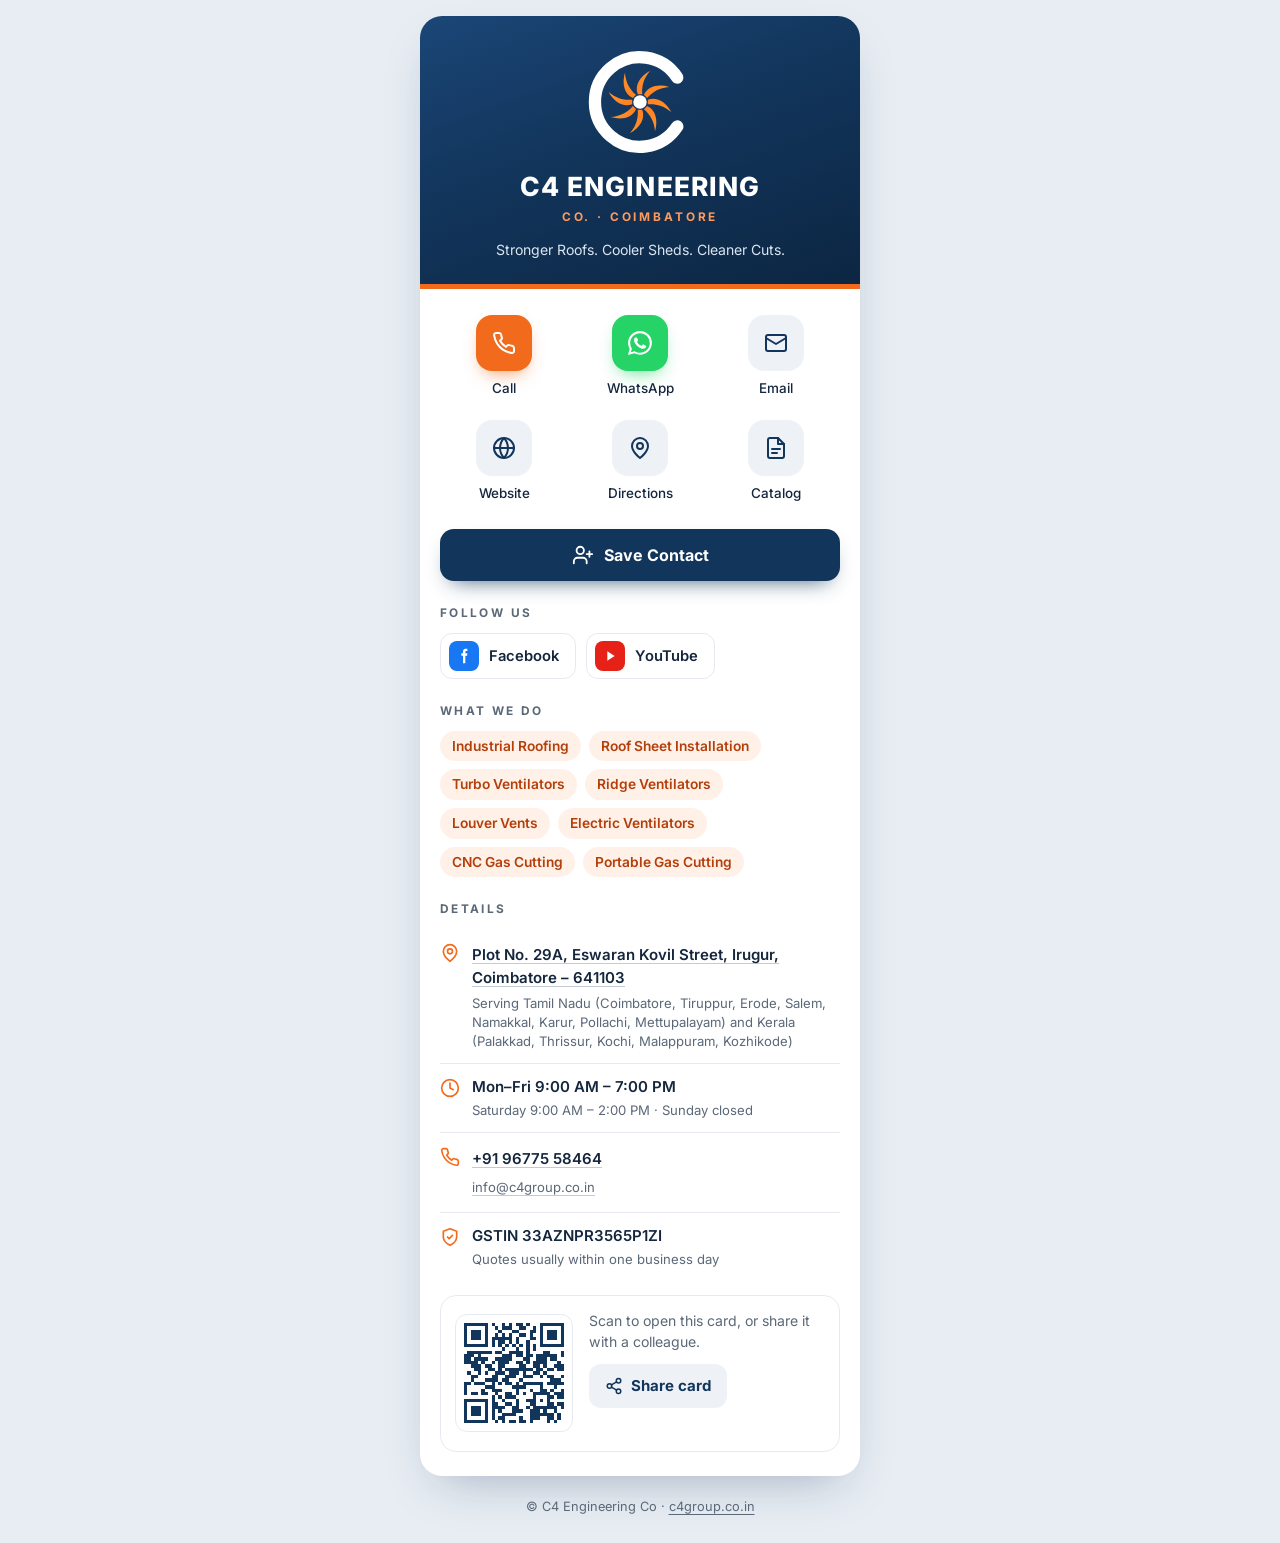
==== card/index.html @ 64539c7f "Add digital visiting card at /card Mobile-first contact card: call, WhatsApp, email, website, direct" ====
<!doctype html>
<html lang="en">
<head>
<meta charset="utf-8">
<meta name="viewport" content="width=device-width, initial-scale=1, viewport-fit=cover">
<meta http-equiv="Content-Security-Policy" content="default-src 'self'; script-src 'self' 'unsafe-inline'; style-src 'self' 'unsafe-inline'; font-src 'self'; img-src 'self' data:; connect-src 'none'; object-src 'none'; base-uri 'self'; form-action 'none'">
<meta name="referrer" content="strict-origin-when-cross-origin">
<title>C4 Engineering Co | Digital Visiting Card</title>
<meta name="description" content="Digital visiting card of C4 Engineering Co, Coimbatore: call, WhatsApp, save contact, directions and catalog for roofing, roof ventilators and gas cutting machines.">
<link rel="canonical" href="https://c4group.co.in/card/">
<meta name="theme-color" content="#12355b">
<meta property="og:type" content="profile">
<meta property="og:site_name" content="C4 Engineering Co">
<meta property="og:title" content="C4 Engineering Co | Digital Visiting Card">
<meta property="og:description" content="Roofing, roof ventilation and gas cutting machines in Coimbatore, Tamil Nadu and Kerala. Tap to call, WhatsApp or save our contact.">
<meta property="og:url" content="https://c4group.co.in/card/">
<meta property="og:image" content="https://c4group.co.in/images/logo-512.png">
<meta property="og:image:width" content="512">
<meta property="og:image:height" content="512">
<meta name="twitter:card" content="summary">
<link rel="icon" href="../favicon.svg" type="image/svg+xml">
<link rel="icon" href="../favicon-48.png" sizes="48x48" type="image/png">
<link rel="apple-touch-icon" href="../apple-touch-icon.png">
<link rel="preload" href="../fonts/inter-latin-var.woff2" as="font" type="font/woff2" crossorigin>
<style>
@font-face{font-family:"Inter";src:url(../fonts/inter-latin-var.woff2) format("woff2");font-weight:100 900;font-style:normal;font-display:swap}
@font-face{font-family:"Inter Fallback";src:local("Arial");size-adjust:106.5%}
:root{
  --navy:#12355b;--navy-2:#0c2643;--orange:#f26b1d;--orange-text:#b43f0a;--peach:#fff1e8;
  --ink:#14263d;--muted:#5b6878;--line:#e6eaf0;--tile:#eef2f7;--page:#e8edf3;--card:#fff;
  --wa:#25d366;--radius:22px;
}
*,*::before,*::after{box-sizing:border-box}
html{-webkit-text-size-adjust:100%}
body{margin:0;min-height:100vh;background:var(--page);color:var(--ink);font-family:"Inter","Inter Fallback",system-ui,-apple-system,"Segoe UI",Roboto,sans-serif;font-size:15px;line-height:1.5;-webkit-font-smoothing:antialiased;padding:16px 16px calc(24px + env(safe-area-inset-bottom))}
a{color:inherit;text-decoration:none}
:focus-visible{outline:3px solid var(--orange);outline-offset:3px;border-radius:10px}
.card{max-width:440px;margin:0 auto;background:var(--card);border-radius:var(--radius);overflow:hidden;box-shadow:0 20px 50px -20px rgba(18,53,91,.35)}

/* Header */
.head{position:relative;padding:30px 20px 24px;text-align:center;color:#fff;background:linear-gradient(160deg,#1b4677 0%,var(--navy) 45%,var(--navy-2) 100%);border-bottom:5px solid var(--orange)}
.mark{width:112px;height:112px;display:block;margin:0 auto 14px}
.vanes{transform-box:view-box;transform-origin:50% 50%;animation:spin 9s linear infinite}
@keyframes spin{to{transform:rotate(360deg)}}
h1{margin:0;font-size:1.65rem;font-weight:800;letter-spacing:.04em;line-height:1.1;text-transform:uppercase}
.tag{margin:8px 0 0;font-size:.74rem;font-weight:700;letter-spacing:.24em;color:#ff9a5c;text-transform:uppercase}
.motto{margin:12px 0 0;font-size:.88rem;color:#dbe5f1;text-wrap:balance}

.body{padding:22px 20px 24px}

/* Quick actions */
.actions{display:grid;grid-template-columns:repeat(3,1fr);gap:14px 8px;list-style:none;margin:0;padding:0}
.act{display:flex;flex-direction:column;align-items:center;gap:7px;font-size:.84rem;font-weight:500;color:var(--ink);padding:4px 0;border-radius:14px}
.ico{width:56px;height:56px;border-radius:16px;display:grid;place-items:center;background:var(--tile);color:var(--navy);transition:transform .15s}
.act:active .ico{transform:scale(.94)}
.ico svg{width:24px;height:24px}
.ico.call{background:var(--orange);color:#fff;box-shadow:0 8px 18px -8px rgba(242,107,29,.8)}
.ico.wa{background:var(--wa);color:#fff;box-shadow:0 8px 18px -8px rgba(37,211,102,.8)}

.save{display:flex;align-items:center;justify-content:center;gap:10px;width:100%;min-height:52px;margin:22px 0 4px;border-radius:14px;background:var(--navy);color:#fff;font-weight:700;font-size:1rem;box-shadow:0 10px 22px -12px rgba(18,53,91,.9)}
.save svg{width:22px;height:22px}
.save:active{background:var(--navy-2)}

h2{margin:24px 0 10px;font-size:.74rem;font-weight:700;letter-spacing:.2em;text-transform:uppercase;color:var(--muted)}

.social{display:flex;flex-wrap:wrap;gap:10px}
.soc{display:inline-flex;align-items:center;gap:10px;min-height:46px;padding:7px 16px 7px 8px;border:1px solid var(--line);border-radius:12px;font-weight:600;font-size:.92rem}
.soc i{width:30px;height:30px;border-radius:8px;display:grid;place-items:center;color:#fff}
.soc svg{width:16px;height:16px}
.fb i{background:#1877f2}.yt i{background:#e62117}

.chips{display:flex;flex-wrap:wrap;gap:8px;list-style:none;margin:0;padding:0}
.chips li{padding:5px 12px;border-radius:999px;background:var(--peach);color:var(--orange-text);font-size:.86rem;font-weight:600}

.details{list-style:none;margin:0;padding:0}
.details li{display:flex;gap:12px;padding:12px 0;border-bottom:1px solid var(--line)}
.details li:last-child{border-bottom:0}
.details svg{flex:none;width:20px;height:20px;margin-top:2px;color:var(--orange)}
.details b{display:block;font-weight:600}
.details small{display:block;color:var(--muted);font-size:.82rem;line-height:1.45;margin-top:2px}
.details a,.foot a{display:inline-block;padding:3px 0;text-decoration:underline;text-decoration-color:rgba(18,53,91,.25);text-underline-offset:3px}

.share{display:flex;gap:16px;align-items:center;margin-top:14px;padding:14px;border:1px solid var(--line);border-radius:16px}
.qr{flex:none;width:118px;height:118px;padding:8px;border-radius:12px;background:#fff;border:1px solid var(--line)}
.qr svg{display:block;width:100%;height:100%}
.share p{margin:0 0 12px;color:var(--muted);font-size:.88rem}
.share-btn{display:inline-flex;align-items:center;gap:8px;min-height:44px;padding:0 16px;border:0;border-radius:12px;background:var(--tile);color:var(--navy);font:inherit;font-weight:700;cursor:pointer}
.share-btn svg{width:18px;height:18px}
.toast{min-height:1.2em;margin:8px 0 0;font-size:.8rem;color:var(--muted)}

.foot{max-width:440px;margin:18px auto 0;text-align:center;font-size:.8rem;color:var(--muted)}
.foot a{text-decoration:underline;text-underline-offset:3px}

@media(max-width:340px){.ico{width:50px;height:50px}.share{flex-direction:column;text-align:center}}
@media(prefers-reduced-motion:reduce){.vanes{animation:none}.ico{transition:none}}
</style>
</head>
<body>
<main class="card">
  <header class="head">
    <svg class="mark" viewBox="0 0 100 100" role="img" aria-label="C4 Engineering Co logo">
      <defs>
        <linearGradient id="fl" x1="22" y1="78" x2="78" y2="22" gradientUnits="userSpaceOnUse"><stop offset="0" stop-color="#ff5a14"/><stop offset="1" stop-color="#ff9f2e"/></linearGradient>
        <path id="v" d="M48 43C45 35 50 27 59 22C53 29 51.5 36 52 43Z"/>
      </defs>
      <path d="M83.3 28.2A40 40 0 1 0 83.3 71.8" fill="none" stroke="#fff" stroke-width="11" stroke-linecap="round"/>
      <g class="vanes" fill="url(#fl)"><use href="#v"/><use href="#v" transform="rotate(45 50 50)"/><use href="#v" transform="rotate(90 50 50)"/><use href="#v" transform="rotate(135 50 50)"/><use href="#v" transform="rotate(180 50 50)"/><use href="#v" transform="rotate(225 50 50)"/><use href="#v" transform="rotate(270 50 50)"/><use href="#v" transform="rotate(315 50 50)"/></g>
      <circle cx="50" cy="50" r="6" fill="#fff"/>
    </svg>
    <h1>C4 Engineering</h1>
    <p class="tag">Co. · Coimbatore</p>
    <p class="motto">Stronger Roofs. Cooler Sheds. Cleaner Cuts.</p>
  </header>

  <div class="body">
    <ul class="actions">
      <li><a class="act" href="tel:+919677558464"><span class="ico call"><svg viewBox="0 0 24 24" fill="none" stroke="currentColor" stroke-width="2" stroke-linecap="round" stroke-linejoin="round" aria-hidden="true"><path d="M22 16.9v3a2 2 0 0 1-2.2 2 19.8 19.8 0 0 1-8.6-3.1 19.5 19.5 0 0 1-6-6A19.8 19.8 0 0 1 2.1 4.2 2 2 0 0 1 4.1 2h3a2 2 0 0 1 2 1.7c.1.9.4 1.8.7 2.7a2 2 0 0 1-.5 2.1L8 9.8a16 16 0 0 0 6 6l1.3-1.3a2 2 0 0 1 2.1-.4c.9.3 1.8.6 2.7.7a2 2 0 0 1 1.7 2z"/></svg></span>Call</a></li>
      <li><a class="act" href="https://wa.me/919677558464?text=Hello%20C4%20Engineering%2C%20I%27d%20like%20a%20quote." target="_blank" rel="noopener"><span class="ico wa"><svg viewBox="0 0 24 24" fill="currentColor" aria-hidden="true"><path d="M17.5 14.4c-.3-.1-1.8-.9-2-1-.3-.1-.5-.1-.7.1-.2.3-.8 1-.9 1.2-.2.2-.3.2-.6.1-.3-.1-1.3-.5-2.4-1.5-.9-.8-1.5-1.8-1.7-2.1-.2-.3 0-.5.1-.6l.4-.5c.2-.2.2-.3.3-.5.1-.2 0-.4 0-.5l-.9-2.2c-.2-.6-.5-.5-.7-.5h-.6c-.2 0-.5.1-.8.4-.3.3-1 1-1 2.5s1.1 2.9 1.2 3.1c.1.2 2.1 3.2 5.1 4.5 2.5 1 3 .8 3.6.7.6-.1 1.8-.7 2-1.4.3-.7.3-1.3.2-1.4-.1-.2-.3-.3-.6-.4zM12 21.8c-1.8 0-3.5-.5-5-1.4l-.4-.2-3.7 1 1-3.6-.2-.4A9.8 9.8 0 0 1 2.2 12C2.2 6.6 6.6 2.2 12 2.2c2.6 0 5.1 1 6.9 2.9a9.7 9.7 0 0 1 2.9 6.9c0 5.4-4.4 9.8-9.8 9.8zM20.5 3.5A11.8 11.8 0 0 0 12 0C5.4 0 .1 5.3.1 11.9c0 2.1.6 4.1 1.6 5.9L0 24l6.3-1.7c1.7.9 3.7 1.4 5.7 1.4 6.6 0 11.9-5.3 11.9-11.9 0-3.2-1.2-6.2-3.4-8.3z"/></svg></span>WhatsApp</a></li>
      <li><a class="act" href="mailto:info@c4group.co.in?subject=Quote%20request"><span class="ico"><svg viewBox="0 0 24 24" fill="none" stroke="currentColor" stroke-width="2" stroke-linecap="round" stroke-linejoin="round" aria-hidden="true"><rect x="2" y="4" width="20" height="16" rx="2"/><path d="m22 7-10 6L2 7"/></svg></span>Email</a></li>
      <li><a class="act" href="https://c4group.co.in/"><span class="ico"><svg viewBox="0 0 24 24" fill="none" stroke="currentColor" stroke-width="2" stroke-linecap="round" stroke-linejoin="round" aria-hidden="true"><circle cx="12" cy="12" r="10"/><path d="M2 12h20"/><path d="M12 2a15.3 15.3 0 0 1 4 10 15.3 15.3 0 0 1-4 10 15.3 15.3 0 0 1-4-10 15.3 15.3 0 0 1 4-10z"/></svg></span>Website</a></li>
      <li><a class="act" href="https://maps.app.goo.gl/HStCFHHKTVJuSprA6" target="_blank" rel="noopener"><span class="ico"><svg viewBox="0 0 24 24" fill="none" stroke="currentColor" stroke-width="2" stroke-linecap="round" stroke-linejoin="round" aria-hidden="true"><path d="M20 10c0 6-8 12-8 12S4 16 4 10a8 8 0 0 1 16 0z"/><circle cx="12" cy="10" r="3"/></svg></span>Directions</a></li>
      <li><a class="act" href="../catalog.pdf" target="_blank" rel="noopener"><span class="ico"><svg viewBox="0 0 24 24" fill="none" stroke="currentColor" stroke-width="2" stroke-linecap="round" stroke-linejoin="round" aria-hidden="true"><path d="M14 2H6a2 2 0 0 0-2 2v16a2 2 0 0 0 2 2h12a2 2 0 0 0 2-2V8z"/><path d="M14 2v6h6"/><path d="M8 13h8M8 17h5"/></svg></span>Catalog</a></li>
    </ul>

    <a class="save" href="c4-engineering.vcf" download="C4 Engineering Co.vcf"><svg viewBox="0 0 24 24" fill="none" stroke="currentColor" stroke-width="2" stroke-linecap="round" stroke-linejoin="round" aria-hidden="true"><path d="M16 21v-2a4 4 0 0 0-4-4H6a4 4 0 0 0-4 4v2"/><circle cx="9" cy="7" r="4"/><path d="M19 8v6M22 11h-6"/></svg>Save Contact</a>

    <h2>Follow Us</h2>
    <div class="social">
      <a class="soc fb" href="https://www.facebook.com/profile.php?id=100087350510761" target="_blank" rel="noopener"><i><svg viewBox="0 0 24 24" fill="currentColor" aria-hidden="true"><path d="M14 8V6c0-1 .5-1.5 1.5-1.5H17V1h-2.6C11.5 1 10.5 3 10.5 5.6V8H8v3.5h2.5V23H14V11.5h2.7L17 8z"/></svg></i>Facebook</a>
      <a class="soc yt" href="https://www.youtube.com/@C4EngineeringCo" target="_blank" rel="noopener"><i><svg viewBox="0 0 24 24" fill="currentColor" aria-hidden="true"><path d="M8 5v14l11-7z"/></svg></i>YouTube</a>
    </div>

    <h2>What We Do</h2>
    <ul class="chips">
      <li>Industrial Roofing</li><li>Roof Sheet Installation</li><li>Turbo Ventilators</li><li>Ridge Ventilators</li><li>Louver Vents</li><li>Electric Ventilators</li><li>CNC Gas Cutting</li><li>Portable Gas Cutting</li>
    </ul>

    <h2>Details</h2>
    <ul class="details">
      <li><svg viewBox="0 0 24 24" fill="none" stroke="currentColor" stroke-width="2" stroke-linecap="round" stroke-linejoin="round" aria-hidden="true"><path d="M20 10c0 6-8 12-8 12S4 16 4 10a8 8 0 0 1 16 0z"/><circle cx="12" cy="10" r="3"/></svg>
        <div><b><a href="https://maps.app.goo.gl/HStCFHHKTVJuSprA6" target="_blank" rel="noopener">Plot No. 29A, Eswaran Kovil Street, Irugur, Coimbatore – 641103</a></b>
        <small>Serving Tamil Nadu (Coimbatore, Tiruppur, Erode, Salem, Namakkal, Karur, Pollachi, Mettupalayam) and Kerala (Palakkad, Thrissur, Kochi, Malappuram, Kozhikode)</small></div></li>
      <li><svg viewBox="0 0 24 24" fill="none" stroke="currentColor" stroke-width="2" stroke-linecap="round" stroke-linejoin="round" aria-hidden="true"><circle cx="12" cy="12" r="10"/><path d="M12 6v6l4 2"/></svg>
        <div><b>Mon–Fri 9:00 AM – 7:00 PM</b><small>Saturday 9:00 AM – 2:00 PM · Sunday closed</small></div></li>
      <li><svg viewBox="0 0 24 24" fill="none" stroke="currentColor" stroke-width="2" stroke-linecap="round" stroke-linejoin="round" aria-hidden="true"><path d="M22 16.9v3a2 2 0 0 1-2.2 2 19.8 19.8 0 0 1-8.6-3.1 19.5 19.5 0 0 1-6-6A19.8 19.8 0 0 1 2.1 4.2 2 2 0 0 1 4.1 2h3a2 2 0 0 1 2 1.7c.1.9.4 1.8.7 2.7a2 2 0 0 1-.5 2.1L8 9.8a16 16 0 0 0 6 6l1.3-1.3a2 2 0 0 1 2.1-.4c.9.3 1.8.6 2.7.7a2 2 0 0 1 1.7 2z"/></svg>
        <div><b><a href="tel:+919677558464">+91 96775 58464</a></b><small><a href="mailto:info@c4group.co.in">info@c4group.co.in</a></small></div></li>
      <li><svg viewBox="0 0 24 24" fill="none" stroke="currentColor" stroke-width="2" stroke-linecap="round" stroke-linejoin="round" aria-hidden="true"><path d="M12 22s8-4 8-10V5l-8-3-8 3v7c0 6 8 10 8 10z"/><path d="m9 12 2 2 4-4"/></svg>
        <div><b>GSTIN 33AZNPR3565P1ZI</b><small>Quotes usually within one business day</small></div></li>
    </ul>

    <div class="share">
      <div class="qr" role="img" aria-label="QR code that opens this card: c4group.co.in/card"><svg viewBox="0 0 29 29" shape-rendering="crispEdges" aria-hidden="true"><path stroke="#12355b" d="M0 0.5h7m1 0h1m2 0h1m1 0h1m1 0h2m1 0h1m3 0h7m-29 1h1m5 0h1m2 0h1m1 0h3m2 0h2m2 0h1m1 0h1m5 0h1m-29 1h1m1 0h3m1 0h1m3 0h1m3 0h2m3 0h2m1 0h1m1 0h3m1 0h1m-29 1h1m1 0h3m1 0h1m2 0h1m1 0h1m1 0h1m2 0h2m1 0h1m2 0h1m1 0h3m1 0h1m-29 1h1m1 0h3m1 0h1m1 0h6m1 0h1m3 0h2m1 0h1m1 0h3m1 0h1m-29 1h1m5 0h1m1 0h1m1 0h2m1 0h1m1 0h1m2 0h1m3 0h1m5 0h1m-29 1h7m1 0h1m1 0h1m1 0h1m1 0h1m1 0h1m1 0h1m1 0h1m1 0h7m-18 1h1m3 0h1m2 0h1m1 0h1m-20 1h7m1 0h2m2 0h4m1 0h1m4 0h2m3 0h1m-29 1h3m1 0h1m6 0h3m1 0h2m1 0h2m1 0h6m1 0h1m-29 1h2m1 0h4m2 0h5m3 0h2m2 0h3m1 0h2m-27 1h4m1 0h1m2 0h1m1 0h3m2 0h2m1 0h1m1 0h4m3 0h1m-26 1h3m1 0h2m2 0h2m4 0h2m2 0h2m1 0h1m2 0h3m-26 1h2m2 0h2m1 0h1m1 0h8m1 0h2m1 0h2m1 0h2m-28 1h1m2 0h1m1 0h1m2 0h3m1 0h3m1 0h1m2 0h2m1 0h1m-22 1h2m4 0h2m2 0h3m2 0h3m2 0h1m1 0h2m2 0h1m-27 1h1m3 0h4m1 0h2m3 0h1m8 0h3m-28 1h2m1 0h3m2 0h1m1 0h1m1 0h2m1 0h1m1 0h6m1 0h5m-29 1h1m5 0h3m5 0h4m4 0h1m3 0h1m-27 1h1m4 0h1m2 0h3m4 0h1m3 0h1m2 0h2m1 0h1m2 0h1m-29 1h1m1 0h2m1 0h2m2 0h1m2 0h2m1 0h1m1 0h1m2 0h5m1 0h3m-21 1h1m1 0h1m1 0h3m5 0h1m3 0h2m1 0h2m-29 1h7m1 0h1m2 0h1m3 0h1m2 0h3m1 0h1m1 0h1m-25 1h1m5 0h1m1 0h2m2 0h2m1 0h1m3 0h2m3 0h2m1 0h2m-29 1h1m1 0h3m1 0h1m1 0h4m2 0h2m2 0h1m1 0h7m1 0h1m-29 1h1m1 0h3m1 0h1m1 0h1m1 0h1m3 0h3m2 0h3m1 0h1m2 0h1m-27 1h1m1 0h3m1 0h1m1 0h1m2 0h4m4 0h7m1 0h1m-28 1h1m5 0h1m1 0h1m1 0h2m4 0h1m2 0h3m2 0h2m1 0h1m-28 1h7m2 0h1m1 0h1m1 0h2m1 0h2m1 0h1m4 0h1m1 0h1"/></svg></div>
      <div>
        <p>Scan to open this card, or share it with a colleague.</p>
        <button class="share-btn" type="button" id="shareBtn"><svg viewBox="0 0 24 24" fill="none" stroke="currentColor" stroke-width="2" stroke-linecap="round" stroke-linejoin="round" aria-hidden="true"><circle cx="18" cy="5" r="3"/><circle cx="6" cy="12" r="3"/><circle cx="18" cy="19" r="3"/><path d="m8.6 13.5 6.8 4M15.4 6.5l-6.8 4"/></svg>Share card</button>
        <p class="toast" id="toast" role="status" aria-live="polite"></p>
      </div>
    </div>
  </div>
</main>
<p class="foot">© C4 Engineering Co · <a href="https://c4group.co.in/">c4group.co.in</a></p>

<script>
(function(){
  var url = "https://c4group.co.in/card/", btn = document.getElementById("shareBtn"), toast = document.getElementById("toast");
  function say(t){ toast.textContent = t; setTimeout(function(){ toast.textContent = ""; }, 3000); }
  btn.addEventListener("click", function(){
    var data = { title: "C4 Engineering Co", text: "C4 Engineering Co – roofing, roof ventilators and gas cutting machines, Coimbatore.", url: url };
    if (navigator.share) { navigator.share(data).catch(function(){}); return; }
    if (navigator.clipboard && window.isSecureContext) {
      navigator.clipboard.writeText(url).then(function(){ say("Link copied"); }, function(){ location.href = "https://wa.me/?text=" + encodeURIComponent(data.text + " " + url); });
    } else { location.href = "https://wa.me/?text=" + encodeURIComponent(data.text + " " + url); }
  });
})();
</script>
</body>
</html>
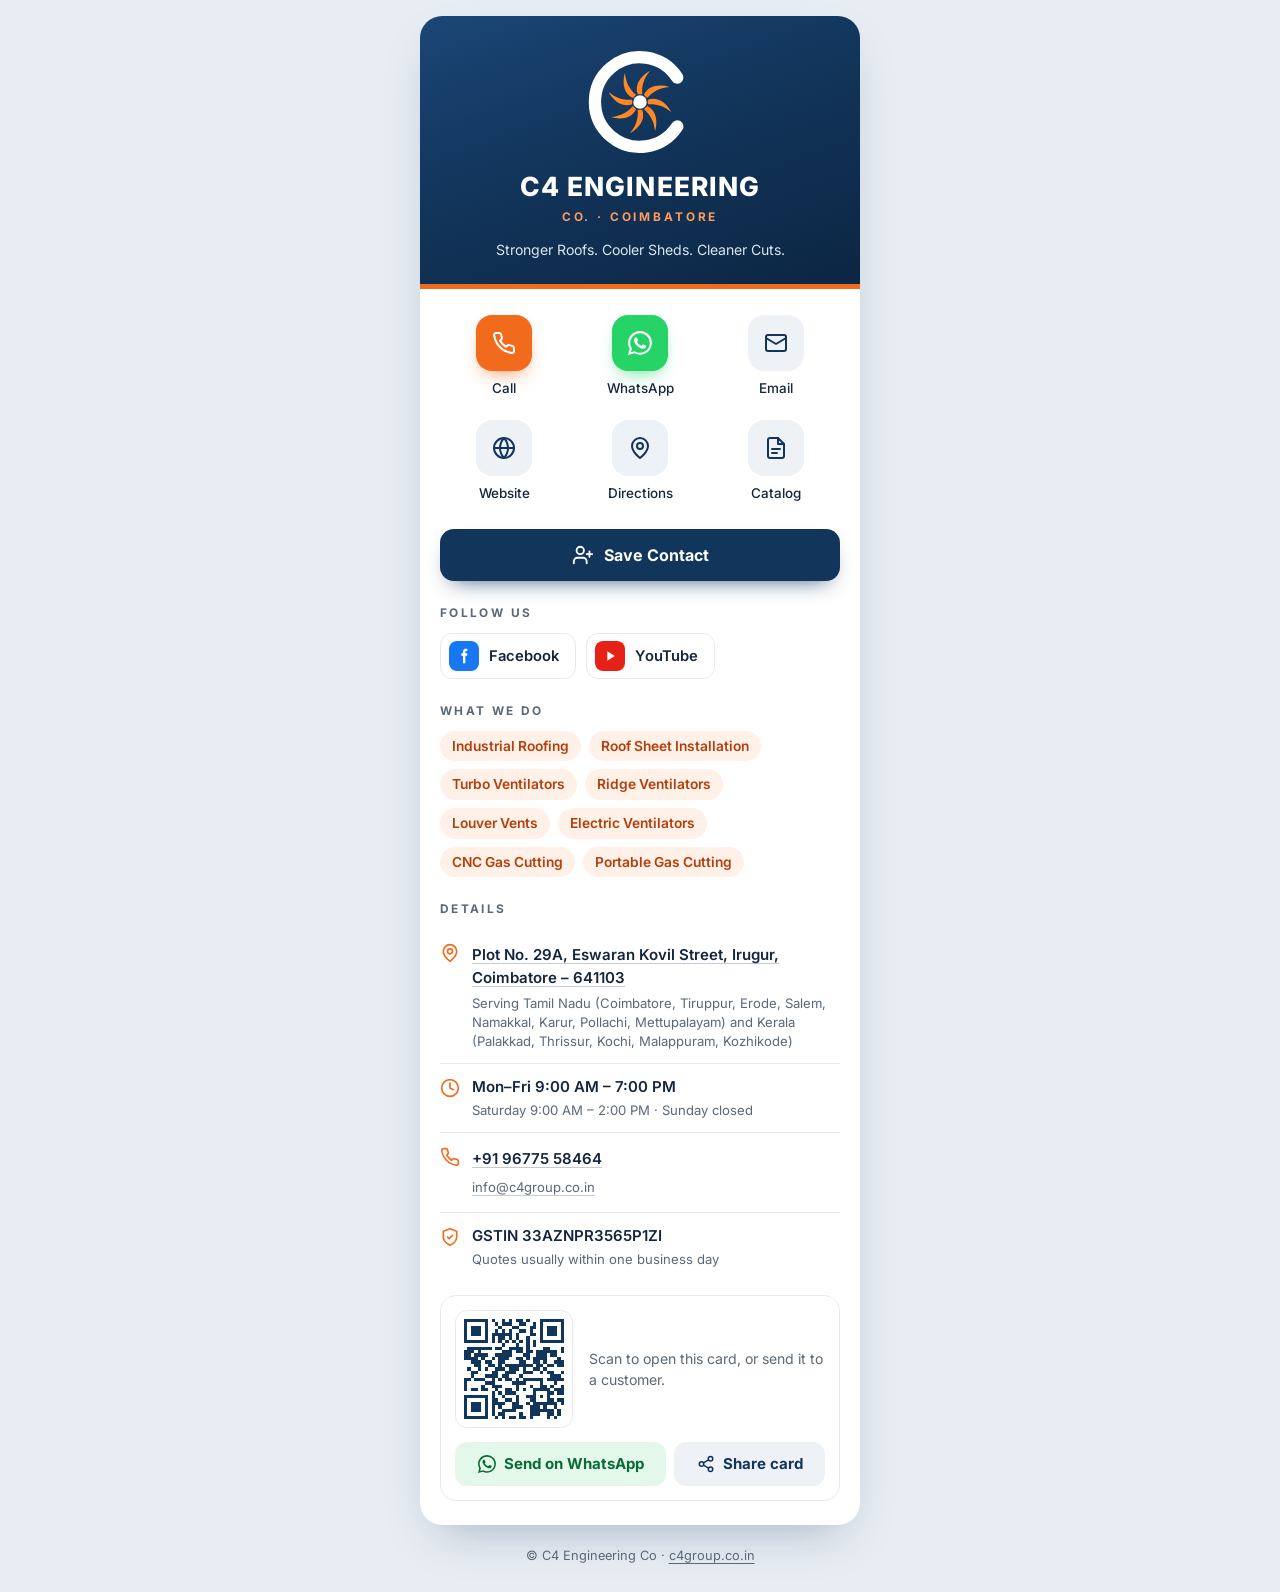
==== commit 5df9eded: "Add Digital Card footer link and WhatsApp send button on card Footer Quick Links now link to /card/." ====
--- a/card/index.html
+++ b/card/index.html
@@ -80,18 +80,23 @@
 .details small{display:block;color:var(--muted);font-size:.82rem;line-height:1.45;margin-top:2px}
 .details a,.foot a{display:inline-block;padding:3px 0;text-decoration:underline;text-decoration-color:rgba(18,53,91,.25);text-underline-offset:3px}
 
-.share{display:flex;gap:16px;align-items:center;margin-top:14px;padding:14px;border:1px solid var(--line);border-radius:16px}
+.share{display:flex;flex-wrap:wrap;gap:14px 16px;align-items:center;margin-top:14px;padding:14px;border:1px solid var(--line);border-radius:16px}
 .qr{flex:none;width:118px;height:118px;padding:8px;border-radius:12px;background:#fff;border:1px solid var(--line)}
 .qr svg{display:block;width:100%;height:100%}
-.share p{margin:0 0 12px;color:var(--muted);font-size:.88rem}
+.share p{margin:0;color:var(--muted);font-size:.88rem}
 .share-btn{display:inline-flex;align-items:center;gap:8px;min-height:44px;padding:0 16px;border:0;border-radius:12px;background:var(--tile);color:var(--navy);font:inherit;font-weight:700;cursor:pointer}
 .share-btn svg{width:18px;height:18px}
-.toast{min-height:1.2em;margin:8px 0 0;font-size:.8rem;color:var(--muted)}
+.share-actions{flex:1 1 100%;display:flex;flex-wrap:wrap;gap:8px}
+.share-actions .share-btn{flex:1 1 auto;justify-content:center;white-space:nowrap}
+.share > div:not(.qr):not(.share-actions){flex:1 1 110px}
+.share-btn.wa-send{background:#e3f7ea;color:#0b6b35}
+.toast:empty{display:none}
+.toast{flex:1 1 100%;margin:0;text-align:center;font-size:.8rem;color:var(--muted)}
 
 .foot{max-width:440px;margin:18px auto 0;text-align:center;font-size:.8rem;color:var(--muted)}
 .foot a{text-decoration:underline;text-underline-offset:3px}
 
-@media(max-width:340px){.ico{width:50px;height:50px}.share{flex-direction:column;text-align:center}}
+@media(max-width:340px){.ico{width:50px;height:50px}.share{flex-direction:column;text-align:center}.share > div:not(.qr):not(.share-actions),.share-actions{flex:none;width:100%}}
 @media(prefers-reduced-motion:reduce){.vanes{animation:none}.ico{transition:none}}
 </style>
 </head>
@@ -151,10 +156,13 @@
     <div class="share">
       <div class="qr" role="img" aria-label="QR code that opens this card: c4group.co.in/card"><svg viewBox="0 0 29 29" shape-rendering="crispEdges" aria-hidden="true"><path stroke="#12355b" d="M0 0.5h7m1 0h1m2 0h1m1 0h1m1 0h2m1 0h1m3 0h7m-29 1h1m5 0h1m2 0h1m1 0h3m2 0h2m2 0h1m1 0h1m5 0h1m-29 1h1m1 0h3m1 0h1m3 0h1m3 0h2m3 0h2m1 0h1m1 0h3m1 0h1m-29 1h1m1 0h3m1 0h1m2 0h1m1 0h1m1 0h1m2 0h2m1 0h1m2 0h1m1 0h3m1 0h1m-29 1h1m1 0h3m1 0h1m1 0h6m1 0h1m3 0h2m1 0h1m1 0h3m1 0h1m-29 1h1m5 0h1m1 0h1m1 0h2m1 0h1m1 0h1m2 0h1m3 0h1m5 0h1m-29 1h7m1 0h1m1 0h1m1 0h1m1 0h1m1 0h1m1 0h1m1 0h1m1 0h7m-18 1h1m3 0h1m2 0h1m1 0h1m-20 1h7m1 0h2m2 0h4m1 0h1m4 0h2m3 0h1m-29 1h3m1 0h1m6 0h3m1 0h2m1 0h2m1 0h6m1 0h1m-29 1h2m1 0h4m2 0h5m3 0h2m2 0h3m1 0h2m-27 1h4m1 0h1m2 0h1m1 0h3m2 0h2m1 0h1m1 0h4m3 0h1m-26 1h3m1 0h2m2 0h2m4 0h2m2 0h2m1 0h1m2 0h3m-26 1h2m2 0h2m1 0h1m1 0h8m1 0h2m1 0h2m1 0h2m-28 1h1m2 0h1m1 0h1m2 0h3m1 0h3m1 0h1m2 0h2m1 0h1m-22 1h2m4 0h2m2 0h3m2 0h3m2 0h1m1 0h2m2 0h1m-27 1h1m3 0h4m1 0h2m3 0h1m8 0h3m-28 1h2m1 0h3m2 0h1m1 0h1m1 0h2m1 0h1m1 0h6m1 0h5m-29 1h1m5 0h3m5 0h4m4 0h1m3 0h1m-27 1h1m4 0h1m2 0h3m4 0h1m3 0h1m2 0h2m1 0h1m2 0h1m-29 1h1m1 0h2m1 0h2m2 0h1m2 0h2m1 0h1m1 0h1m2 0h5m1 0h3m-21 1h1m1 0h1m1 0h3m5 0h1m3 0h2m1 0h2m-29 1h7m1 0h1m2 0h1m3 0h1m2 0h3m1 0h1m1 0h1m-25 1h1m5 0h1m1 0h2m2 0h2m1 0h1m3 0h2m3 0h2m1 0h2m-29 1h1m1 0h3m1 0h1m1 0h4m2 0h2m2 0h1m1 0h7m1 0h1m-29 1h1m1 0h3m1 0h1m1 0h1m1 0h1m3 0h3m2 0h3m1 0h1m2 0h1m-27 1h1m1 0h3m1 0h1m1 0h1m2 0h4m4 0h7m1 0h1m-28 1h1m5 0h1m1 0h1m1 0h2m4 0h1m2 0h3m2 0h2m1 0h1m-28 1h7m2 0h1m1 0h1m1 0h2m1 0h2m1 0h1m4 0h1m1 0h1"/></svg></div>
       <div>
-        <p>Scan to open this card, or share it with a colleague.</p>
+        <p>Scan to open this card, or send it to a customer.</p>
+      </div>
+      <div class="share-actions">
+        <a class="share-btn wa-send" href="https://wa.me/?text=Hi%2C%20here%E2%80%99s%20our%20digital%20visiting%20card.%20Save%20our%20contact%20and%20see%20our%20services%3A%20https%3A%2F%2Fc4group.co.in%2Fcard%2F" target="_blank" rel="noopener"><svg viewBox="0 0 24 24" fill="currentColor" aria-hidden="true"><path d="M17.5 14.4c-.3-.1-1.8-.9-2-1-.3-.1-.5-.1-.7.1-.2.3-.8 1-.9 1.2-.2.2-.3.2-.6.1-.3-.1-1.3-.5-2.4-1.5-.9-.8-1.5-1.8-1.7-2.1-.2-.3 0-.5.1-.6l.4-.5c.2-.2.2-.3.3-.5.1-.2 0-.4 0-.5l-.9-2.2c-.2-.6-.5-.5-.7-.5h-.6c-.2 0-.5.1-.8.4-.3.3-1 1-1 2.5s1.1 2.9 1.2 3.1c.1.2 2.1 3.2 5.1 4.5 2.5 1 3 .8 3.6.7.6-.1 1.8-.7 2-1.4.3-.7.3-1.3.2-1.4-.1-.2-.3-.3-.6-.4zM12 21.8c-1.8 0-3.5-.5-5-1.4l-.4-.2-3.7 1 1-3.6-.2-.4A9.8 9.8 0 0 1 2.2 12C2.2 6.6 6.6 2.2 12 2.2c2.6 0 5.1 1 6.9 2.9a9.7 9.7 0 0 1 2.9 6.9c0 5.4-4.4 9.8-9.8 9.8zM20.5 3.5A11.8 11.8 0 0 0 12 0C5.4 0 .1 5.3.1 11.9c0 2.1.6 4.1 1.6 5.9L0 24l6.3-1.7c1.7.9 3.7 1.4 5.7 1.4 6.6 0 11.9-5.3 11.9-11.9 0-3.2-1.2-6.2-3.4-8.3z"/></svg>Send on WhatsApp</a>
         <button class="share-btn" type="button" id="shareBtn"><svg viewBox="0 0 24 24" fill="none" stroke="currentColor" stroke-width="2" stroke-linecap="round" stroke-linejoin="round" aria-hidden="true"><circle cx="18" cy="5" r="3"/><circle cx="6" cy="12" r="3"/><circle cx="18" cy="19" r="3"/><path d="m8.6 13.5 6.8 4M15.4 6.5l-6.8 4"/></svg>Share card</button>
-        <p class="toast" id="toast" role="status" aria-live="polite"></p>
       </div>
+      <p class="toast" id="toast" role="status" aria-live="polite"></p>
     </div>
   </div>
 </main>
@@ -165,11 +173,12 @@
   var url = "https://c4group.co.in/card/", btn = document.getElementById("shareBtn"), toast = document.getElementById("toast");
   function say(t){ toast.textContent = t; setTimeout(function(){ toast.textContent = ""; }, 3000); }
   btn.addEventListener("click", function(){
-    var data = { title: "C4 Engineering Co", text: "C4 Engineering Co – roofing, roof ventilators and gas cutting machines, Coimbatore.", url: url };
+    var msg = "Hi, here’s our digital visiting card. Save our contact and see our services:";
+    var data = { title: "C4 Engineering Co", text: msg, url: url };
     if (navigator.share) { navigator.share(data).catch(function(){}); return; }
     if (navigator.clipboard && window.isSecureContext) {
-      navigator.clipboard.writeText(url).then(function(){ say("Link copied"); }, function(){ location.href = "https://wa.me/?text=" + encodeURIComponent(data.text + " " + url); });
-    } else { location.href = "https://wa.me/?text=" + encodeURIComponent(data.text + " " + url); }
+      navigator.clipboard.writeText(url).then(function(){ say("Link copied"); }, function(){ location.href = "https://wa.me/?text=" + encodeURIComponent(msg + " " + url); });
+    } else { location.href = "https://wa.me/?text=" + encodeURIComponent(msg + " " + url); }
   });
 })();
 </script>
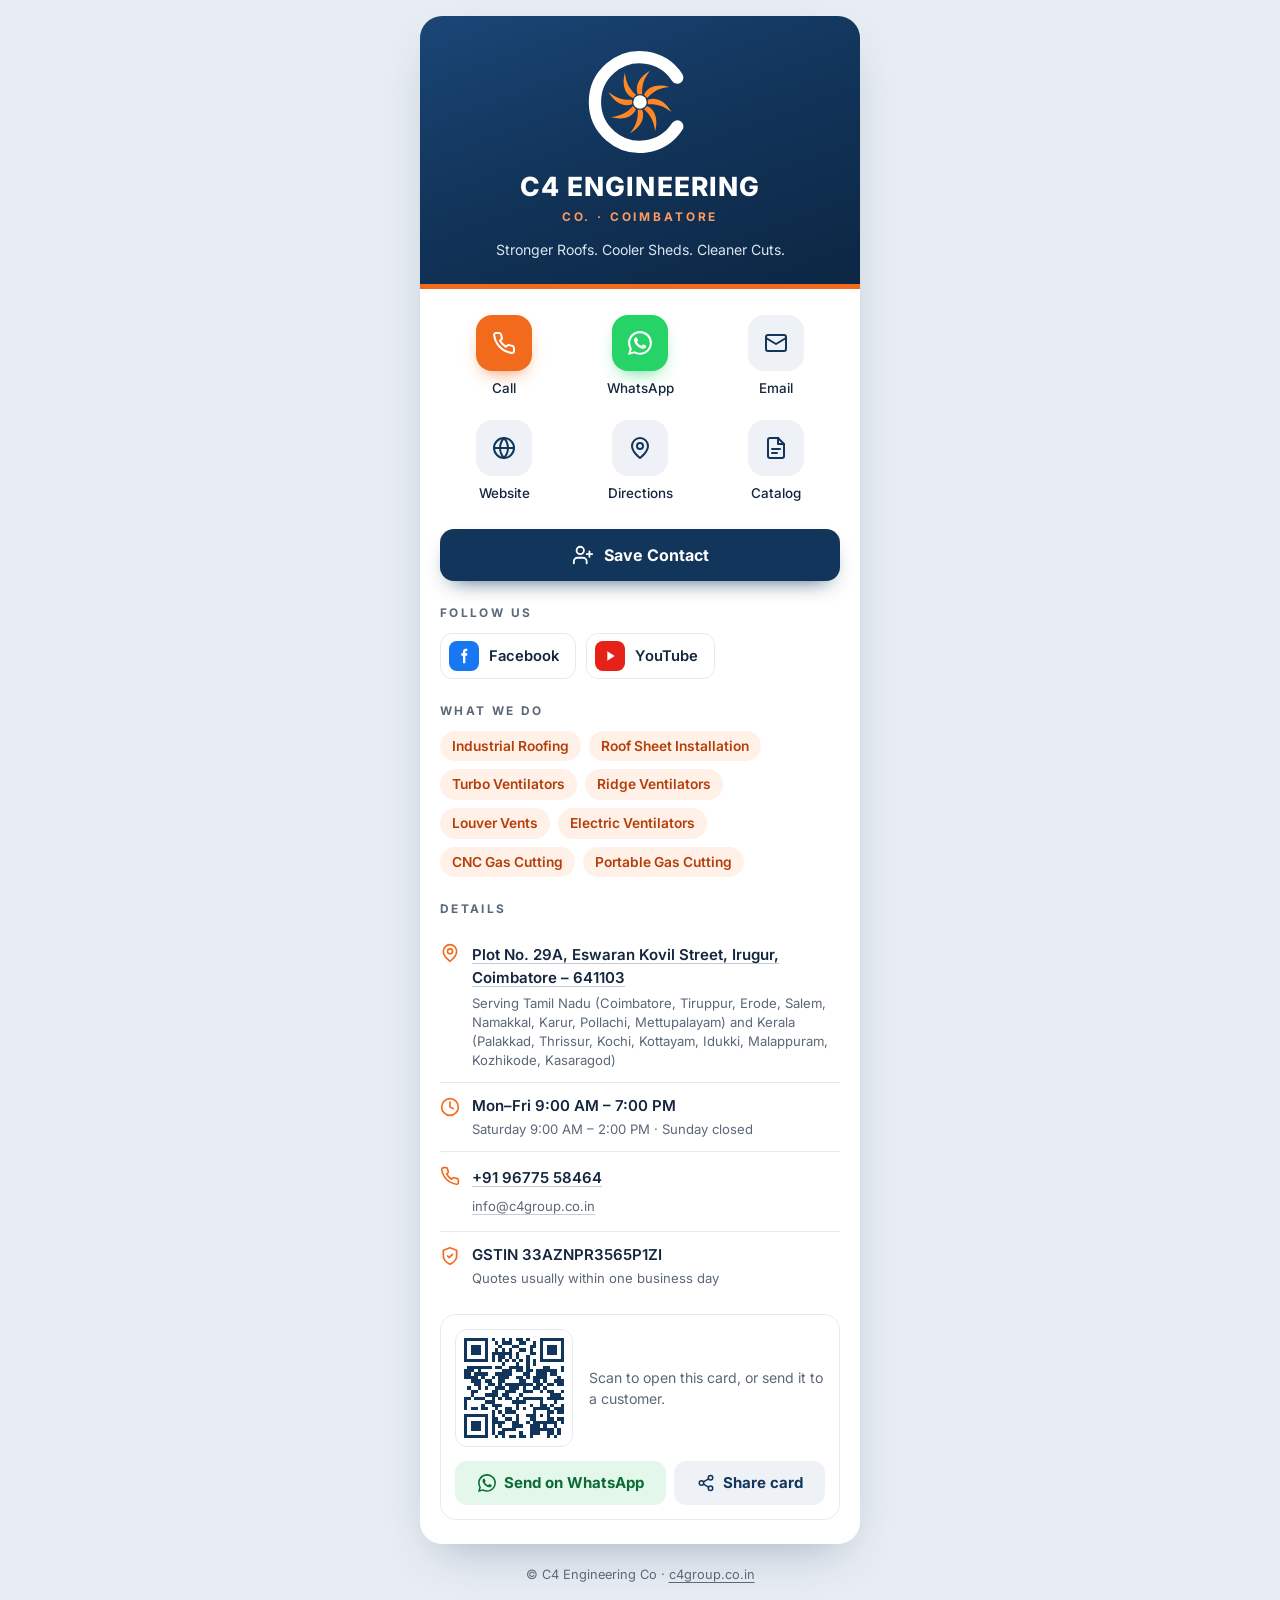
==== commit 20c7d813: "Add Kottayam, Idukki and Kasaragod to Kerala service areas; shorten card description Updated Areas W" ====
--- a/card/index.html
+++ b/card/index.html
@@ -6,7 +6,7 @@
 <meta http-equiv="Content-Security-Policy" content="default-src 'self'; script-src 'self' 'unsafe-inline'; style-src 'self' 'unsafe-inline'; font-src 'self'; img-src 'self' data:; connect-src 'none'; object-src 'none'; base-uri 'self'; form-action 'none'">
 <meta name="referrer" content="strict-origin-when-cross-origin">
 <title>C4 Engineering Co | Digital Visiting Card</title>
-<meta name="description" content="Digital visiting card of C4 Engineering Co, Coimbatore: call, WhatsApp, save contact, directions and catalog for roofing, roof ventilators and gas cutting machines.">
+<meta name="description" content="Digital visiting card of C4 Engineering Co, Coimbatore. Call, WhatsApp or save our contact for roofing, roof ventilators and gas cutting machines.">
 <link rel="canonical" href="https://c4group.co.in/card/">
 <meta name="theme-color" content="#12355b">
 <meta property="og:type" content="profile">
@@ -144,7 +144,7 @@
     <ul class="details">
       <li><svg viewBox="0 0 24 24" fill="none" stroke="currentColor" stroke-width="2" stroke-linecap="round" stroke-linejoin="round" aria-hidden="true"><path d="M20 10c0 6-8 12-8 12S4 16 4 10a8 8 0 0 1 16 0z"/><circle cx="12" cy="10" r="3"/></svg>
         <div><b><a href="https://maps.app.goo.gl/HStCFHHKTVJuSprA6" target="_blank" rel="noopener">Plot No. 29A, Eswaran Kovil Street, Irugur, Coimbatore – 641103</a></b>
-        <small>Serving Tamil Nadu (Coimbatore, Tiruppur, Erode, Salem, Namakkal, Karur, Pollachi, Mettupalayam) and Kerala (Palakkad, Thrissur, Kochi, Malappuram, Kozhikode)</small></div></li>
+        <small>Serving Tamil Nadu (Coimbatore, Tiruppur, Erode, Salem, Namakkal, Karur, Pollachi, Mettupalayam) and Kerala (Palakkad, Thrissur, Kochi, Kottayam, Idukki, Malappuram, Kozhikode, Kasaragod)</small></div></li>
       <li><svg viewBox="0 0 24 24" fill="none" stroke="currentColor" stroke-width="2" stroke-linecap="round" stroke-linejoin="round" aria-hidden="true"><circle cx="12" cy="12" r="10"/><path d="M12 6v6l4 2"/></svg>
         <div><b>Mon–Fri 9:00 AM – 7:00 PM</b><small>Saturday 9:00 AM – 2:00 PM · Sunday closed</small></div></li>
       <li><svg viewBox="0 0 24 24" fill="none" stroke="currentColor" stroke-width="2" stroke-linecap="round" stroke-linejoin="round" aria-hidden="true"><path d="M22 16.9v3a2 2 0 0 1-2.2 2 19.8 19.8 0 0 1-8.6-3.1 19.5 19.5 0 0 1-6-6A19.8 19.8 0 0 1 2.1 4.2 2 2 0 0 1 4.1 2h3a2 2 0 0 1 2 1.7c.1.9.4 1.8.7 2.7a2 2 0 0 1-.5 2.1L8 9.8a16 16 0 0 0 6 6l1.3-1.3a2 2 0 0 1 2.1-.4c.9.3 1.8.6 2.7.7a2 2 0 0 1 1.7 2z"/></svg>
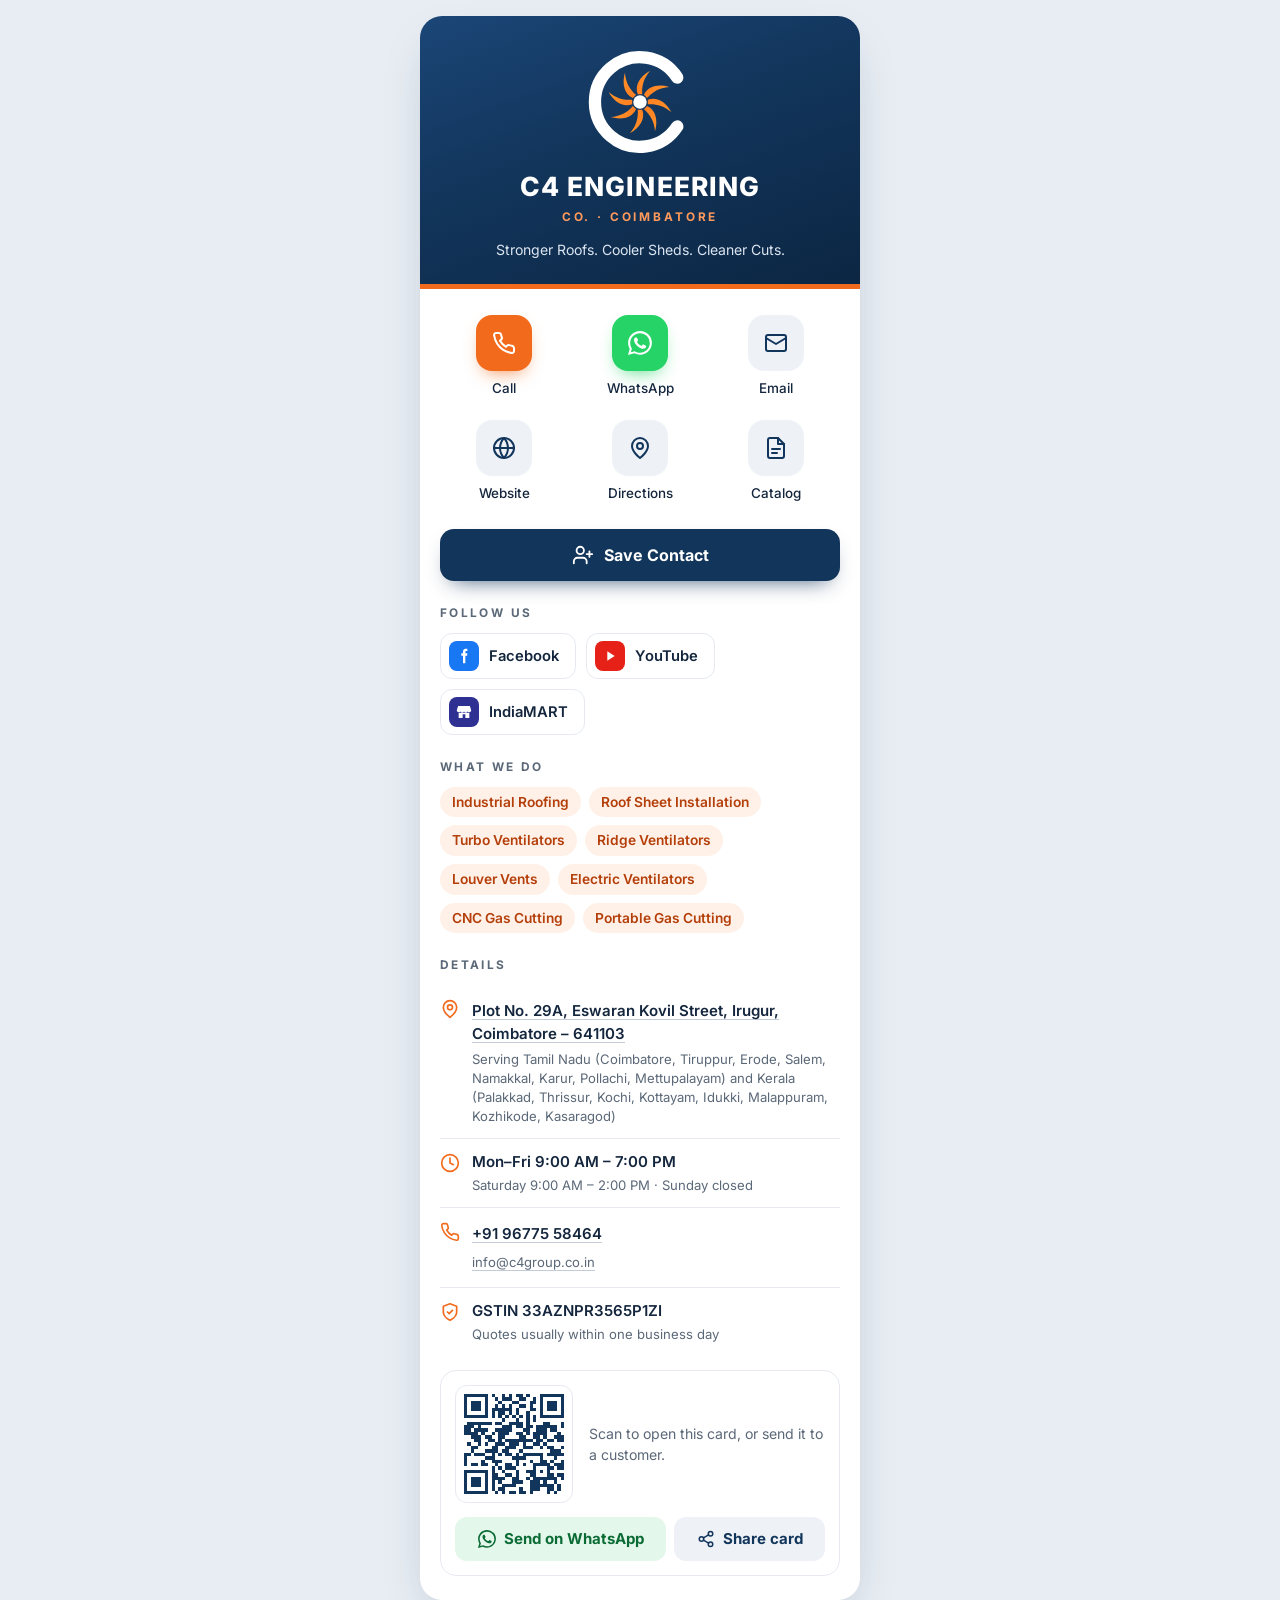
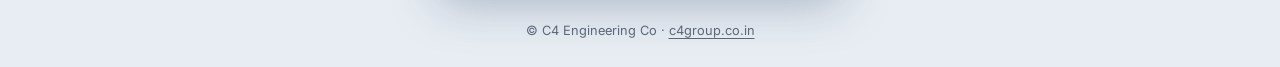
==== commit a637a5dd: "Add IndiaMART link to footer, digital card and sameAs Co-Authored-By: Claude Opus 5.5 <noreply@anthr" ====
--- a/card/index.html
+++ b/card/index.html
@@ -67,7 +67,7 @@
 .soc{display:inline-flex;align-items:center;gap:10px;min-height:46px;padding:7px 16px 7px 8px;border:1px solid var(--line);border-radius:12px;font-weight:600;font-size:.92rem}
 .soc i{width:30px;height:30px;border-radius:8px;display:grid;place-items:center;color:#fff}
 .soc svg{width:16px;height:16px}
-.fb i{background:#1877f2}.yt i{background:#e62117}
+.fb i{background:#1877f2}.yt i{background:#e62117}.im i{background:#2e3192}
 
 .chips{display:flex;flex-wrap:wrap;gap:8px;list-style:none;margin:0;padding:0}
 .chips li{padding:5px 12px;border-radius:999px;background:var(--peach);color:var(--orange-text);font-size:.86rem;font-weight:600}
@@ -133,6 +133,7 @@
     <div class="social">
       <a class="soc fb" href="https://www.facebook.com/profile.php?id=100087350510761" target="_blank" rel="noopener"><i><svg viewBox="0 0 24 24" fill="currentColor" aria-hidden="true"><path d="M14 8V6c0-1 .5-1.5 1.5-1.5H17V1h-2.6C11.5 1 10.5 3 10.5 5.6V8H8v3.5h2.5V23H14V11.5h2.7L17 8z"/></svg></i>Facebook</a>
       <a class="soc yt" href="https://www.youtube.com/@C4EngineeringCo" target="_blank" rel="noopener"><i><svg viewBox="0 0 24 24" fill="currentColor" aria-hidden="true"><path d="M8 5v14l11-7z"/></svg></i>YouTube</a>
+      <a class="soc im" href="https://www.indiamart.com/c4-engineering-co/" target="_blank" rel="noopener"><i><svg viewBox="0 0 24 24" fill="currentColor" fill-rule="evenodd" aria-hidden="true"><path d="M3.2 3h17.6l2 6.2a3 3 0 0 1-5.4 1.9 3 3 0 0 1-5.4 0 3 3 0 0 1-5.4 0A3 3 0 0 1 1.2 9.2zM4 13.2h16V21H4zM10 15.5h4V21h-4z"/></svg></i>IndiaMART</a>
     </div>
 
     <h2>What We Do</h2>
